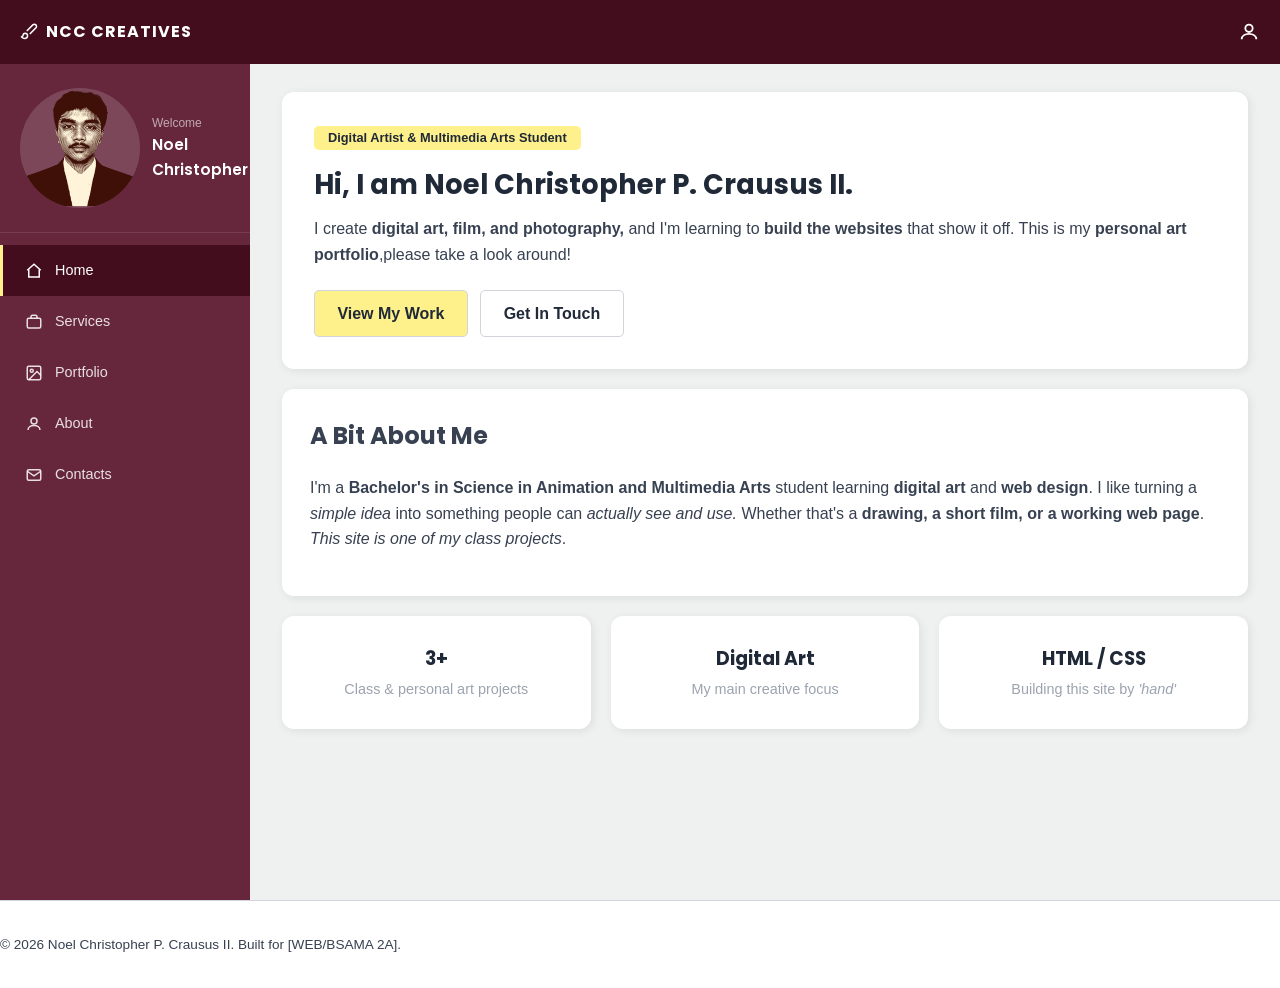
==== index.html @ 413b67ab "Add files via upload" ====
<!DOCTYPE html>
<html lang="en">

<head>
  <meta charset="UTF-8">
  <meta name="viewport" content="width=device-width, initial-scale=1.0">
  <title>Home | NCC Creatives</title>

  <link href="https://fonts.googleapis.com/css2?family=Poppins:wght@400;500;600;700&display=swap" rel="stylesheet">
  <link rel="stylesheet" href="styles.css">
</head>

<body>

  <!-- ===== TOP BAR ===== -->
  <header class="topbar">
    <button class="menu-toggle" id="menuToggle" aria-label="Toggle menu">
      <svg width="22" height="22" viewBox="0 0 24 24" fill="none" stroke="currentColor" stroke-width="2">
        <line x1="3" y1="6" x2="21" y2="6"/><line x1="3" y1="12" x2="21" y2="12"/><line x1="3" y1="18" x2="21" y2="18"/>
      </svg>
    </button>
    <span class="topbar-brand">
      <svg width="18" height="18" viewBox="0 0 24 24" fill="none" stroke="currentColor" stroke-width="2" style="vertical-align: -3px; margin-right: 4px;">
        <path d="M9.06 11.9l8.07-8.06a2.85 2.85 0 1 1 4.03 4.03l-8.06 8.08"/>
        <path d="M7.07 14.94c-1.66 0-3 1.35-3 3.02 0 1.33-2.5 1.52-2 2.02 1.08 1.1 2.49 2.02 4 2.02 2.2 0 4-1.8 4-4.04a3.01 3.01 0 0 0-3-3.02z"/>
      </svg>
      NCC CREATIVES
    </span>
    <div class="topbar-user">
      <svg width="22" height="22" viewBox="0 0 24 24" fill="none" stroke="currentColor" stroke-width="2">
        <circle cx="12" cy="8" r="4"/><path d="M4 20c0-4 4-6 8-6s8 2 8 6"/>
      </svg>
    </div>
  </header>

  <div class="dashboard-body">

    <!-- ===== SIDEBAR ===== -->
    <aside class="sidebar" id="sidebar">

      <div class="profile-block">
        <img src="images/profile-photo.png" alt="Noel Christopher posed for a friendly personal profile portrait against a simple background" class="profile-avatar">
        <div>
          <p class="welcome-label">Welcome</p>
          <p class="profile-name">Noel Christopher</p>
        </div>
      </div>

      <nav class="sidebar-nav">
        <a href="index.html" class="sidebar-link active">
          <svg class="icon" width="18" height="18" viewBox="0 0 24 24" fill="none" stroke="currentColor" stroke-width="2"><path d="M3 11l9-8 9 8"/><path d="M5 10v10h14V10"/></svg>
          Home
        </a>
        <a href="services.html" class="sidebar-link">
          <svg class="icon" width="18" height="18" viewBox="0 0 24 24" fill="none" stroke="currentColor" stroke-width="2"><rect x="3" y="7" width="18" height="13" rx="2"/><path d="M8 7V5a2 2 0 0 1 2-2h4a2 2 0 0 1 2 2v2"/></svg>
          Services
        </a>
        <a href="portfolio.html" class="sidebar-link">
          <svg class="icon" width="18" height="18" viewBox="0 0 24 24" fill="none" stroke="currentColor" stroke-width="2"><rect x="3" y="3" width="18" height="18" rx="2"/><circle cx="9" cy="9" r="2"/><path d="M21 15l-5-5L5 21"/></svg>
          Portfolio
        </a>
        <a href="about.html" class="sidebar-link">
          <svg class="icon" width="18" height="18" viewBox="0 0 24 24" fill="none" stroke="currentColor" stroke-width="2"><circle cx="12" cy="8" r="4"/><path d="M4 20c0-4 4-6 8-6s8 2 8 6"/></svg>
          About
        </a>
        <a href="contacts.html" class="sidebar-link">
          <svg class="icon" width="18" height="18" viewBox="0 0 24 24" fill="none" stroke="currentColor" stroke-width="2"><rect x="3" y="5" width="18" height="14" rx="2"/><path d="M3 7l9 6 9-6"/></svg>
          Contacts
        </a>
      </nav>
    </aside>

    <!-- ===== MAIN CONTENT ===== -->
    <main class="dashboard-content">

      <!-- ===== JUMBOTRON ===== -->
      <div class="jumbotron">
        <span class="eyebrow">Digital Artist &amp; Multimedia Arts Student</span>
        <h1>Hi, I am Noel Christopher P. Crausus II.</h1>
        <p class="lead">
          I create <strong>digital art, film, and photography,</strong> and I'm learning to
          <strong>build the websites</strong> that show it off. This is my
          <strong>personal art portfolio</strong>,please take a look around!
        </p>
        <a href="portfolio.html" class="btn btn-accent">View My Work</a>
        <a href="contacts.html" class="btn btn-outline-light-custom">Get In Touch</a>
      </div>

      <div class="info-card">
        <h2><span class="eyebrow">A Bit About Me</span></h2>
        <p>
          I'm a <strong>Bachelor's in Science in Animation and Multimedia Arts</strong> student
          learning <strong>digital art</strong> and <strong>web design</strong>. I like turning a
          <i>simple idea</i> into something people can <i>actually see and use.</i> Whether
          that's a <strong>drawing, a short film, or a working web page</strong>. <i>This site is
          one of my class projects</i>.
        </p>
      </div>

      <div class="info-row">
        <div class="info-card small">
          <h3>3+</h3>
          <p>Class &amp; personal art projects</p>
        </div>
        <div class="info-card small">
          <h3>Digital Art</h3>
          <p>My main creative focus</p>
        </div>
        <div class="info-card small">
          <h3>HTML / CSS</h3>
          <p>Building this site by <i>'hand'</i></p>
        </div>
      </div>

    </main>

  </div>

  <!-- ===== FOOTER ===== -->
  <footer class="site-footer text-center">
    <p class="mb-0">&copy; 2026 Noel Christopher P. Crausus II. Built for [WEB/BSAMA 2A].</p>
  </footer>

  <script>
    // 
    document.getElementById('menuToggle').addEventListener('click', function () {
      document.getElementById('sidebar').classList.toggle('open');
    });
  </script>

</body>
</html>
---- styles.css ----
:root {
  --topbar: #430d1e;       
  --sidebar-bg: #66273d;  
  --sidebar-active: #430d1e; 
  --content-bg: #eef1f0;  
  --card-bg: #ffffff;
  --ink: #1f2937;
  --text: #374151;
  --muted: #9ca3af;
  --accent: #fef08a;      
  --line: #d1d5db;
  --radius: 12px;
  --shadow: 2px 2px 10px rgba(0, 0, 0, 0.08);
}

* { box-sizing: border-box; }

body {
  margin: 0;
  background: var(--content-bg);
  color: var(--text);
  font-family: Arial, sans-serif;
  line-height: 1.6;
}

h1, h2, h3, .topbar-brand, .profile-name { font-family: 'Poppins', sans-serif; }

a { text-decoration: none; }

/* ---------- Top bar ---------- */

.topbar {
  height: 64px;
  background: var(--topbar);
  color: #ffffff;
  display: flex;
  align-items: center;
  justify-content: space-between;
  padding: 0 20px;
}

.menu-toggle {
  background: none;
  border: none;
  color: #ffffff;
  cursor: pointer;
  display: none; 
}

.topbar-brand {
  font-weight: 700;
  letter-spacing: 1px;
  font-size: 1rem;
}

.topbar-user { display: flex; align-items: center; }

/* ---------- Dashboard body: sidebar + content ---------- */

.dashboard-body {
  display: flex;
  align-items: stretch;
  min-height: calc(100vh - 64px);
}

/* ---------- Sidebar ---------- */
.sidebar {
  width: 250px;
  flex-shrink: 0;
  background: var(--sidebar-bg);
  color: #ffffff;
  padding: 24px 0;
}

.profile-block {
  display: flex;
  align-items: center;
  gap: 12px;
  padding: 0 20px 24px;
  border-bottom: 1px solid rgba(255, 255, 255, 0.1);
  margin-bottom: 12px;
}

.profile-avatar {
  width: 120px;
  height: 120px;
  border-radius: 50%;
  object-fit: cover;
  background: rgba(255, 255, 255, 0.15); 
}

.welcome-label {
  margin: 0;
  font-size: 0.75rem;
  color: rgba(255, 255, 255, 0.6);
}

.profile-name {
  margin: 0;
  font-weight: 600;
  font-size: 0.95rem;
}

.sidebar-nav {
  display: flex;
  flex-direction: column;
}

.sidebar-link {
  display: flex;
  align-items: center;
  gap: 12px;
  padding: 14px 22px;
  color: rgba(255, 255, 255, 0.85);
  font-weight: 500;
  font-size: 0.9rem;
  border-left: 3px solid transparent;
  transition: background 0.15s ease;
}

.sidebar-link .icon { flex-shrink: 0; }
.sidebar-link:hover {
  background: rgba(255, 255, 255, 0.06);
}

.sidebar-link.active {
  background: var(--sidebar-active);
  border-left: 3px solid var(--accent);
  color: #ffffff;
}

/* ---------- Main content ---------- */

.dashboard-content {
  flex: 1;
  padding: 28px 32px;
  display: flex;
  flex-direction: column;
  gap: 20px;
}

/* ---------- Jumbotron ---------- */

.jumbotron {
  background: var(--card-bg);
  border-radius: var(--radius);
  box-shadow: var(--shadow);
  padding: 2rem;
}

.jumbotron h1 {
  color: var(--ink);
  font-size: 1.7rem;
  margin: 0 0 0.6rem;
}

.jumbotron .lead {
  margin: 0 0 1rem;
}

.jumbotron .eyebrow {
  display: inline-block;
  background-color: var(--accent);
  border-radius: 5px;
  padding: 2px 14px;
  font-size: 0.8rem;
  font-weight: 700;
  color: var(--ink);
  margin-bottom: 0.8rem;
}

/* ---------- Info cards ---------- */

.info-card {
  background: var(--card-bg);
  border-radius: var(--radius);
  box-shadow: var(--shadow);
  padding: 1.75rem;
}

.info-card h2 { margin-top: 0; }
.info-card.small { text-align: center; flex: 1; }
.info-card.small h3 { margin: 0 0 4px; color: var(--ink); }
.info-card.small p { margin: 0; color: var(--muted); font-size: 0.9rem; }

.info-row {
  display: flex;
  gap: 20px;
  flex-wrap: wrap;
}

.info-row .info-card {
  flex: 1;
}

/* ---------- Buttons ---------- */

.btn-accent, .btn-outline-light-custom {
  display: inline-block;
  padding: 0.6rem 1.4rem;
  border-radius: 5px;
  font-weight: 600;
  margin-right: 0.5rem;
  margin-top: 0.4rem;
}

.btn-accent {
  background: var(--accent);
  color: var(--ink);
  border: 1px solid var(--line);
}

.btn-accent:hover { background: #fde047; }
.btn-outline-light-custom {
  border: 1px solid var(--line);
  color: var(--ink);
  background: #ffffff;
}

/* ---------- Portfolio Fix ----------- */

.portfolio-grid {
  display: grid;
  grid-template-columns: repeat(auto-fill, minmax(260px, 300px));
  gap: 32px;   
  max-width: 900px;
}

.portfolio-item {
  padding: 12px;
}

.portfolio-item img {
  width: 100%;
  height: 400px;
  object-fit: cover;
  border-radius: 6px;
}

/* ---------- Footer ---------- */

.site-footer {
  background: var(--card-bg);
  border-top: 1px solid var(--line);
  color: var(--text);
  padding: 1.2rem 0;
  font-size: 0.85rem;
}

/* ---------- Responsive: hamburger ---------- */

@media (max-width: 768px) {
  .menu-toggle { display: block; }
  .dashboard-body { position: relative; }
  .sidebar {
    position: absolute;
    top: 0;
    left: 0;
    height: 100%;
    transform: translateX(-100%);
    transition: transform 0.2s ease;
    z-index: 10;
  }
  .sidebar.open { transform: translateX(0); }
  .info-row { flex-direction: column; }
}
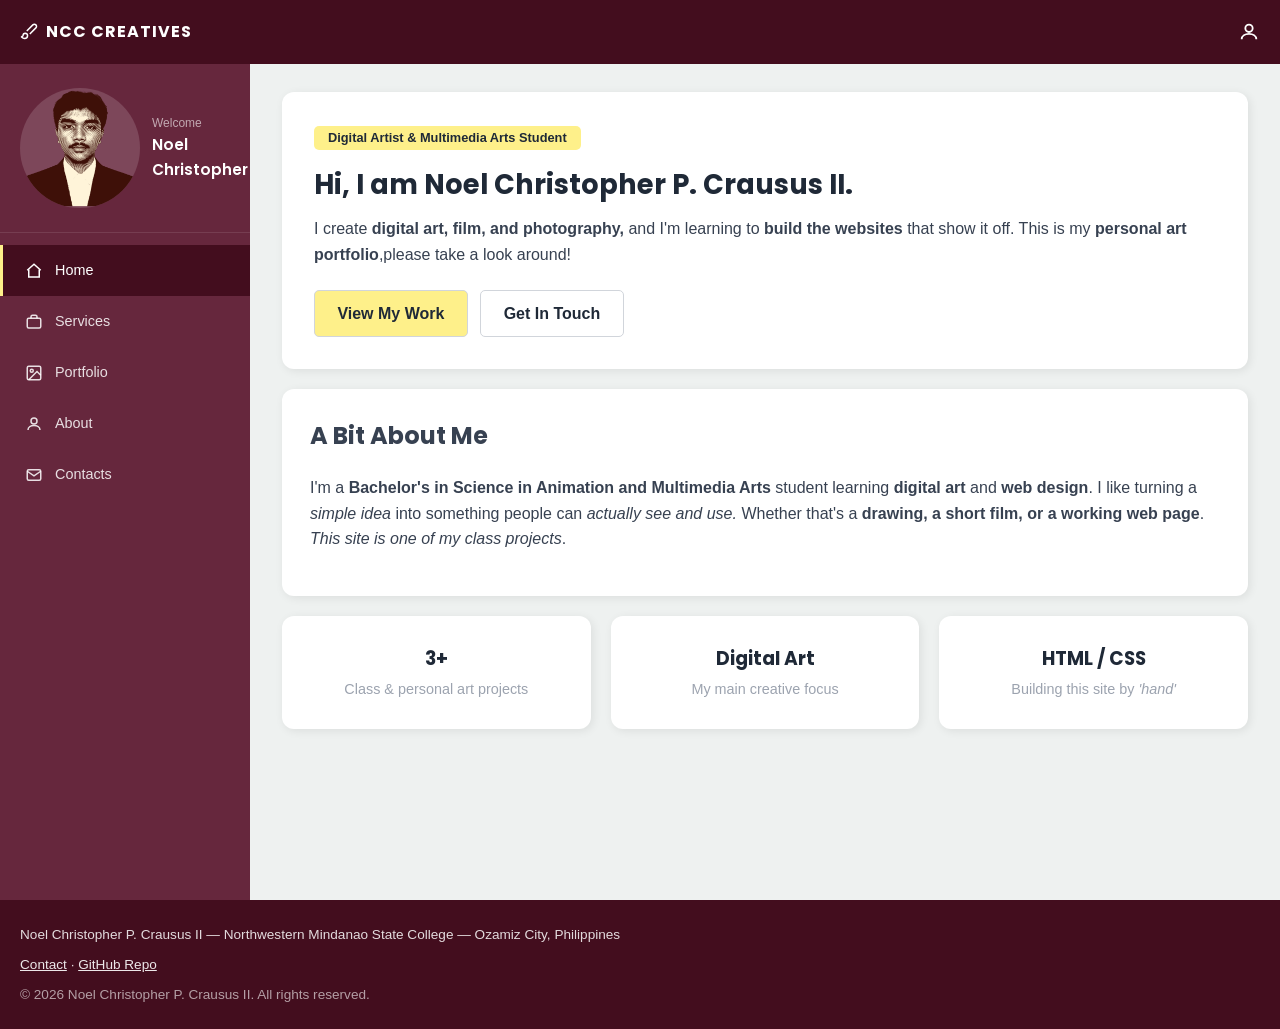
==== commit 3bc86576: "Update index.html" ====
--- a/index.html
+++ b/index.html
@@ -7,6 +7,9 @@
   <title>Home | NCC Creatives</title>
 
   <link href="https://fonts.googleapis.com/css2?family=Poppins:wght@400;500;600;700&display=swap" rel="stylesheet">
+  <link rel="icon" type="image/png" sizes="32x32" href="images/favicon-32.png">
+  <link rel="icon" type="image/png" sizes="16x16" href="images/favicon-16.png">
+  <link rel="apple-touch-icon" sizes="180x180" href="images/favicon-180.png">
   <link rel="stylesheet" href="styles.css">
 </head>
 
@@ -118,7 +121,9 @@
 
   <!-- ===== FOOTER ===== -->
   <footer class="site-footer text-center">
-    <p class="mb-0">&copy; 2026 Noel Christopher P. Crausus II. Built for [WEB/BSAMA 2A].</p>
+    <p class="footer-line">Noel Christopher P. Crausus II &mdash; Northwestern Mindanao State College &mdash; Ozamiz City, Philippines</p>
+    <p class="footer-line"><a href="contacts.html">Contact</a> &middot; <a href="https://github.com/noelccii/ncc-creatives-portfolio" target="_blank" rel="noopener">GitHub Repo</a></p>
+    <p class="mb-0">&copy; 2026 Noel Christopher P. Crausus II. All rights reserved.</p>
   </footer>
 
   <script>
@@ -129,4 +134,4 @@
   </script>
 
 </body>
-</html>+</html>
--- a/styles.css
+++ b/styles.css
@@ -228,6 +228,11 @@
 
 .portfolio-item {
   padding: 12px;
+  transition: transform 0.2s ease;
+}
+
+.portfolio-item:hover {
+  transform: translateY(-4px);
 }
 
 .portfolio-item img {
@@ -240,11 +245,28 @@
 /* ---------- Footer ---------- */
 
 .site-footer {
-  background: var(--card-bg);
-  border-top: 1px solid var(--line);
-  color: var(--text);
-  padding: 1.2rem 0;
+  background: var(--topbar);
+  color: rgba(255, 255, 255, 0.85);
+  padding: 1.5rem 20px;
   font-size: 0.85rem;
+}
+
+.footer-line {
+  margin: 0 0 8px;
+}
+
+.footer-line a {
+  color: rgba(255, 255, 255, 0.9);
+  text-decoration: underline;
+}
+
+.footer-line a:hover {
+  color: var(--accent);
+}
+
+.mb-0 {
+  margin: 0;
+  color: rgba(255, 255, 255, 0.6);
 }
 
 /* ---------- Responsive: hamburger ---------- */
@@ -263,4 +285,4 @@
   }
   .sidebar.open { transform: translateX(0); }
   .info-row { flex-direction: column; }
-}+}
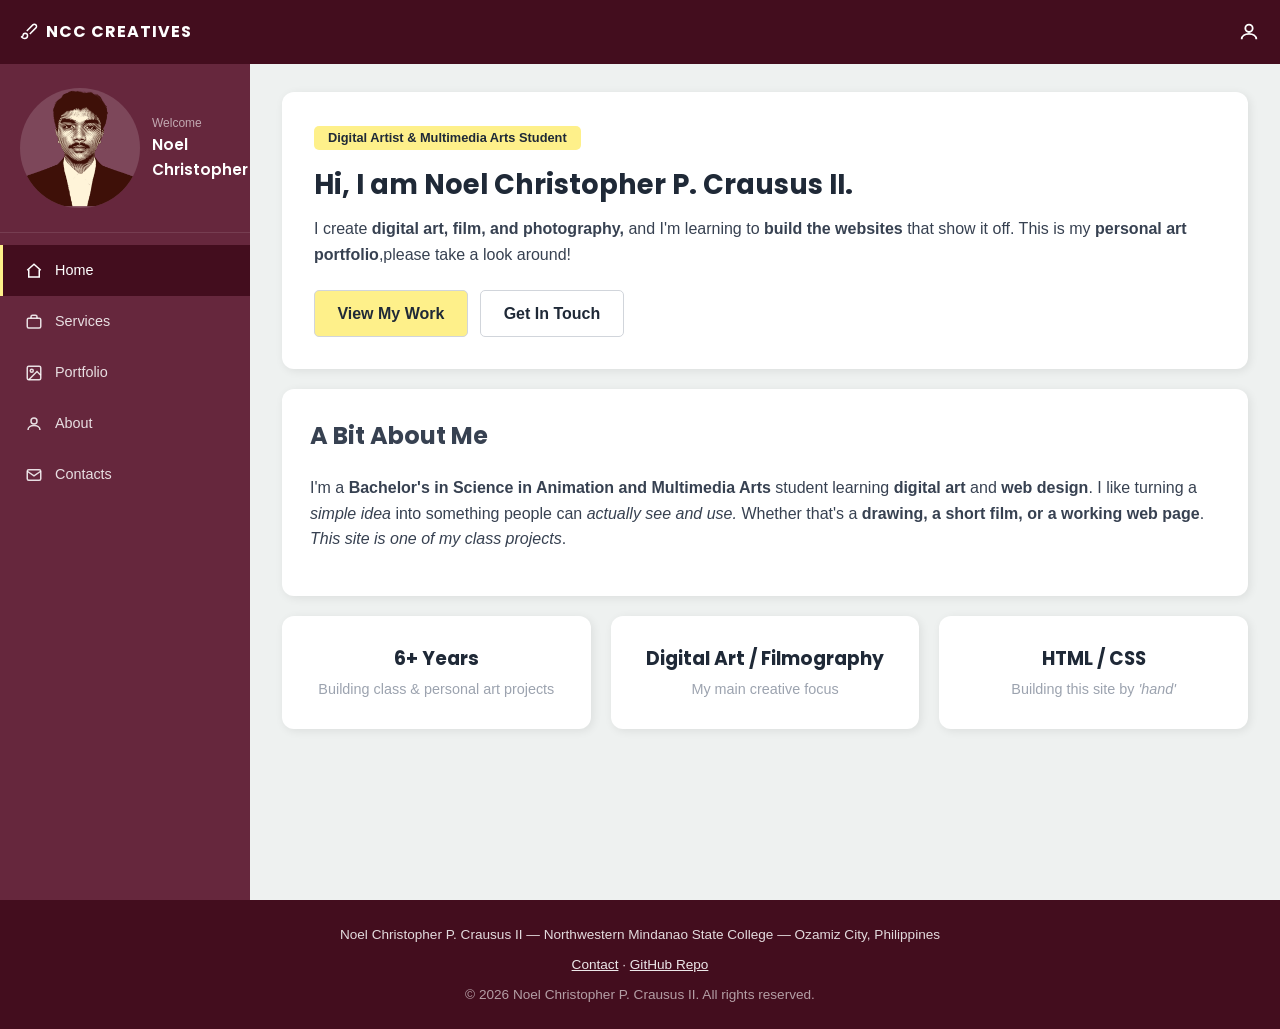
==== commit f0a7ef0a: "Update index.html" ====
--- a/index.html
+++ b/index.html
@@ -102,11 +102,11 @@
 
       <div class="info-row">
         <div class="info-card small">
-          <h3>3+</h3>
-          <p>Class &amp; personal art projects</p>
+          <h3>6+ Years</h3>
+          <p>Building class &amp; personal art projects</p>
         </div>
         <div class="info-card small">
-          <h3>Digital Art</h3>
+          <h3>Digital Art /   Filmography</h3>
           <p>My main creative focus</p>
         </div>
         <div class="info-card small">
--- a/styles.css
+++ b/styles.css
@@ -249,6 +249,7 @@
   color: rgba(255, 255, 255, 0.85);
   padding: 1.5rem 20px;
   font-size: 0.85rem;
+  text-align: center;
 }
 
 .footer-line {
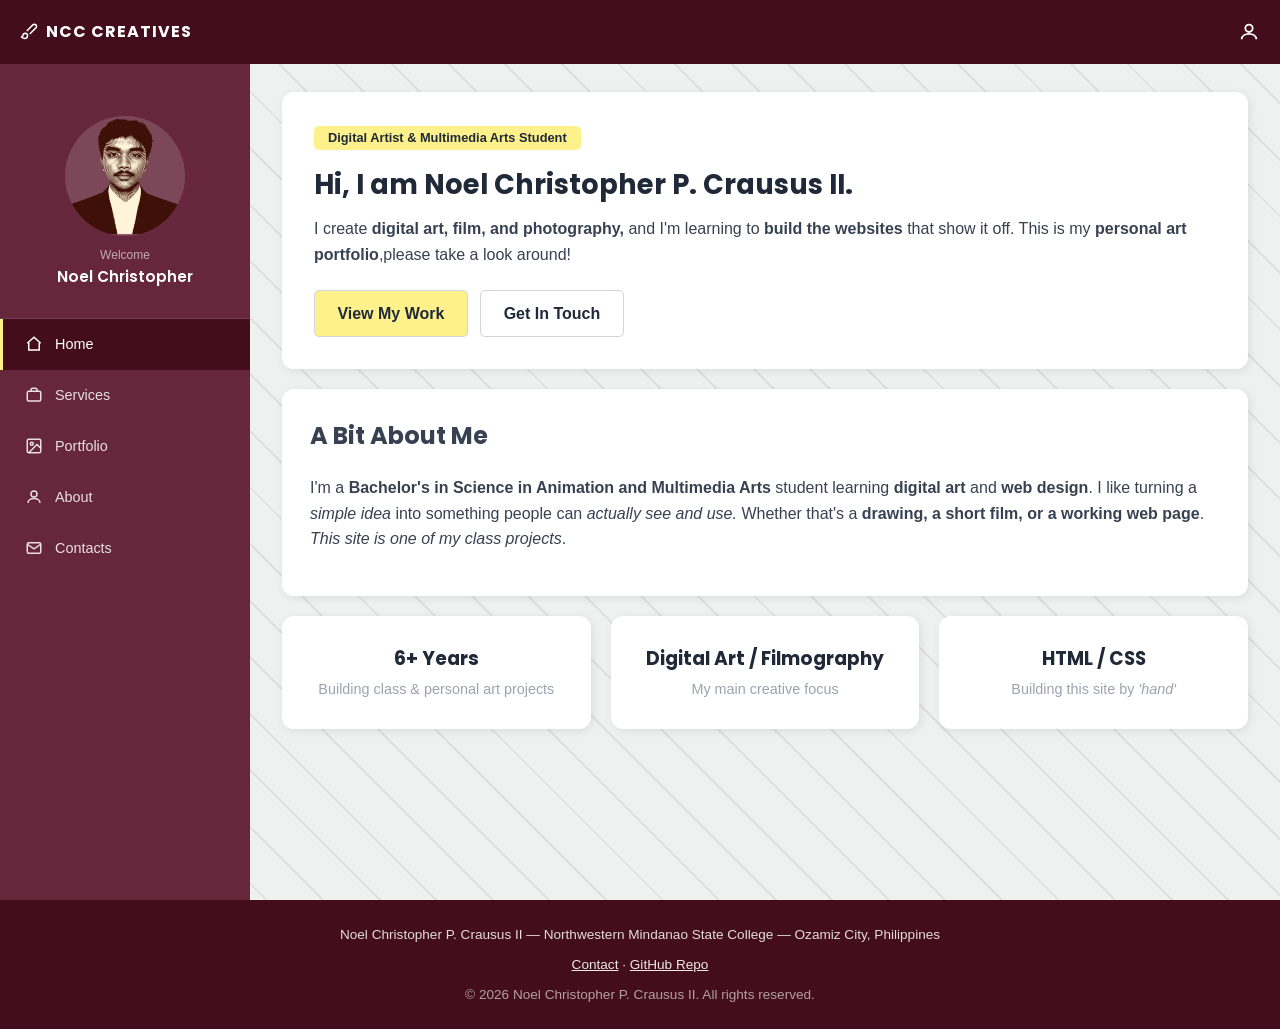
==== commit 6805269c: "Update index.html" ====
--- a/index.html
+++ b/index.html
@@ -14,111 +14,111 @@
 </head>
 
 <body>
-
-  <!-- ===== TOP BAR ===== -->
-  <header class="topbar">
-    <button class="menu-toggle" id="menuToggle" aria-label="Toggle menu">
-      <svg width="22" height="22" viewBox="0 0 24 24" fill="none" stroke="currentColor" stroke-width="2">
-        <line x1="3" y1="6" x2="21" y2="6"/><line x1="3" y1="12" x2="21" y2="12"/><line x1="3" y1="18" x2="21" y2="18"/>
-      </svg>
-    </button>
-    <span class="topbar-brand">
-      <svg width="18" height="18" viewBox="0 0 24 24" fill="none" stroke="currentColor" stroke-width="2" style="vertical-align: -3px; margin-right: 4px;">
-        <path d="M9.06 11.9l8.07-8.06a2.85 2.85 0 1 1 4.03 4.03l-8.06 8.08"/>
-        <path d="M7.07 14.94c-1.66 0-3 1.35-3 3.02 0 1.33-2.5 1.52-2 2.02 1.08 1.1 2.49 2.02 4 2.02 2.2 0 4-1.8 4-4.04a3.01 3.01 0 0 0-3-3.02z"/>
-      </svg>
-      NCC CREATIVES
-    </span>
-    <div class="topbar-user">
-      <svg width="22" height="22" viewBox="0 0 24 24" fill="none" stroke="currentColor" stroke-width="2">
-        <circle cx="12" cy="8" r="4"/><path d="M4 20c0-4 4-6 8-6s8 2 8 6"/>
-      </svg>
+  <div class="app-shell">
+    <!-- ===== TOP BAR ===== -->
+    <header class="topbar">
+      <button class="menu-toggle" id="menuToggle" aria-label="Toggle menu">
+        <svg width="22" height="22" viewBox="0 0 24 24" fill="none" stroke="currentColor" stroke-width="2">
+          <line x1="3" y1="6" x2="21" y2="6"/><line x1="3" y1="12" x2="21" y2="12"/><line x1="3" y1="18" x2="21" y2="18"/>
+        </svg>
+      </button>
+      <span class="topbar-brand">
+        <svg width="18" height="18" viewBox="0 0 24 24" fill="none" stroke="currentColor" stroke-width="2" style="vertical-align: -3px; margin-right: 4px;">
+          <path d="M9.06 11.9l8.07-8.06a2.85 2.85 0 1 1 4.03 4.03l-8.06 8.08"/>
+          <path d="M7.07 14.94c-1.66 0-3 1.35-3 3.02 0 1.33-2.5 1.52-2 2.02 1.08 1.1 2.49 2.02 4 2.02 2.2 0 4-1.8 4-4.04a3.01 3.01 0 0 0-3-3.02z"/>
+        </svg>
+        NCC CREATIVES
+      </span>
+      <div class="topbar-user">
+        <svg width="22" height="22" viewBox="0 0 24 24" fill="none" stroke="currentColor" stroke-width="2">
+          <circle cx="12" cy="8" r="4"/><path d="M4 20c0-4 4-6 8-6s8 2 8 6"/>
+        </svg>
+      </div>
+    </header>
+  
+    <div class="dashboard-body">
+  
+      <!-- ===== SIDEBAR ===== -->
+      <aside class="sidebar" id="sidebar">
+  
+        <div class="profile-block">
+          <img src="images/profile-photo.png" alt="Noel Christopher posed for a friendly personal profile portrait against a simple background" class="profile-avatar">
+          <div>
+            <p class="welcome-label">Welcome</p>
+            <p class="profile-name">Noel Christopher</p>
+          </div>
+        </div>
+  
+        <nav class="sidebar-nav">
+          <a href="index.html" class="sidebar-link active">
+            <svg class="icon" width="18" height="18" viewBox="0 0 24 24" fill="none" stroke="currentColor" stroke-width="2"><path d="M3 11l9-8 9 8"/><path d="M5 10v10h14V10"/></svg>
+            Home
+          </a>
+          <a href="services.html" class="sidebar-link">
+            <svg class="icon" width="18" height="18" viewBox="0 0 24 24" fill="none" stroke="currentColor" stroke-width="2"><rect x="3" y="7" width="18" height="13" rx="2"/><path d="M8 7V5a2 2 0 0 1 2-2h4a2 2 0 0 1 2 2v2"/></svg>
+            Services
+          </a>
+          <a href="portfolio.html" class="sidebar-link">
+            <svg class="icon" width="18" height="18" viewBox="0 0 24 24" fill="none" stroke="currentColor" stroke-width="2"><rect x="3" y="3" width="18" height="18" rx="2"/><circle cx="9" cy="9" r="2"/><path d="M21 15l-5-5L5 21"/></svg>
+            Portfolio
+          </a>
+          <a href="about.html" class="sidebar-link">
+            <svg class="icon" width="18" height="18" viewBox="0 0 24 24" fill="none" stroke="currentColor" stroke-width="2"><circle cx="12" cy="8" r="4"/><path d="M4 20c0-4 4-6 8-6s8 2 8 6"/></svg>
+            About
+          </a>
+          <a href="contacts.html" class="sidebar-link">
+            <svg class="icon" width="18" height="18" viewBox="0 0 24 24" fill="none" stroke="currentColor" stroke-width="2"><rect x="3" y="5" width="18" height="14" rx="2"/><path d="M3 7l9 6 9-6"/></svg>
+            Contacts
+          </a>
+        </nav>
+      </aside>
+  
+      <!-- ===== MAIN CONTENT ===== -->
+      <main class="dashboard-content">
+  
+        <!-- ===== JUMBOTRON ===== -->
+        <div class="jumbotron">
+          <span class="eyebrow">Digital Artist &amp; Multimedia Arts Student</span>
+          <h1>Hi, I am Noel Christopher P. Crausus II.</h1>
+          <p class="lead">
+            I create <strong>digital art, film, and photography,</strong> and I'm learning to
+            <strong>build the websites</strong> that show it off. This is my
+            <strong>personal art portfolio</strong>,please take a look around!
+          </p>
+          <a href="portfolio.html" class="btn btn-accent">View My Work</a>
+          <a href="contacts.html" class="btn btn-outline-light-custom">Get In Touch</a>
+        </div>
+  
+        <div class="info-card">
+          <h2><span class="eyebrow">A Bit About Me</span></h2>
+          <p>
+            I'm a <strong>Bachelor's in Science in Animation and Multimedia Arts</strong> student
+            learning <strong>digital art</strong> and <strong>web design</strong>. I like turning a
+            <i>simple idea</i> into something people can <i>actually see and use.</i> Whether
+            that's a <strong>drawing, a short film, or a working web page</strong>. <i>This site is
+            one of my class projects</i>.
+          </p>
+        </div>
+  
+        <div class="info-row">
+          <div class="info-card small">
+            <h3>6+ Years</h3>
+            <p>Building class &amp; personal art projects</p>
+          </div>
+          <div class="info-card small">
+            <h3>Digital Art /   Filmography</h3>
+            <p>My main creative focus</p>
+          </div>
+          <div class="info-card small">
+            <h3>HTML / CSS</h3>
+            <p>Building this site by <i>'hand'</i></p>
+          </div>
+        </div>
+  
+      </main>
+  
     </div>
-  </header>
-
-  <div class="dashboard-body">
-
-    <!-- ===== SIDEBAR ===== -->
-    <aside class="sidebar" id="sidebar">
-
-      <div class="profile-block">
-        <img src="images/profile-photo.png" alt="Noel Christopher posed for a friendly personal profile portrait against a simple background" class="profile-avatar">
-        <div>
-          <p class="welcome-label">Welcome</p>
-          <p class="profile-name">Noel Christopher</p>
-        </div>
-      </div>
-
-      <nav class="sidebar-nav">
-        <a href="index.html" class="sidebar-link active">
-          <svg class="icon" width="18" height="18" viewBox="0 0 24 24" fill="none" stroke="currentColor" stroke-width="2"><path d="M3 11l9-8 9 8"/><path d="M5 10v10h14V10"/></svg>
-          Home
-        </a>
-        <a href="services.html" class="sidebar-link">
-          <svg class="icon" width="18" height="18" viewBox="0 0 24 24" fill="none" stroke="currentColor" stroke-width="2"><rect x="3" y="7" width="18" height="13" rx="2"/><path d="M8 7V5a2 2 0 0 1 2-2h4a2 2 0 0 1 2 2v2"/></svg>
-          Services
-        </a>
-        <a href="portfolio.html" class="sidebar-link">
-          <svg class="icon" width="18" height="18" viewBox="0 0 24 24" fill="none" stroke="currentColor" stroke-width="2"><rect x="3" y="3" width="18" height="18" rx="2"/><circle cx="9" cy="9" r="2"/><path d="M21 15l-5-5L5 21"/></svg>
-          Portfolio
-        </a>
-        <a href="about.html" class="sidebar-link">
-          <svg class="icon" width="18" height="18" viewBox="0 0 24 24" fill="none" stroke="currentColor" stroke-width="2"><circle cx="12" cy="8" r="4"/><path d="M4 20c0-4 4-6 8-6s8 2 8 6"/></svg>
-          About
-        </a>
-        <a href="contacts.html" class="sidebar-link">
-          <svg class="icon" width="18" height="18" viewBox="0 0 24 24" fill="none" stroke="currentColor" stroke-width="2"><rect x="3" y="5" width="18" height="14" rx="2"/><path d="M3 7l9 6 9-6"/></svg>
-          Contacts
-        </a>
-      </nav>
-    </aside>
-
-    <!-- ===== MAIN CONTENT ===== -->
-    <main class="dashboard-content">
-
-      <!-- ===== JUMBOTRON ===== -->
-      <div class="jumbotron">
-        <span class="eyebrow">Digital Artist &amp; Multimedia Arts Student</span>
-        <h1>Hi, I am Noel Christopher P. Crausus II.</h1>
-        <p class="lead">
-          I create <strong>digital art, film, and photography,</strong> and I'm learning to
-          <strong>build the websites</strong> that show it off. This is my
-          <strong>personal art portfolio</strong>,please take a look around!
-        </p>
-        <a href="portfolio.html" class="btn btn-accent">View My Work</a>
-        <a href="contacts.html" class="btn btn-outline-light-custom">Get In Touch</a>
-      </div>
-
-      <div class="info-card">
-        <h2><span class="eyebrow">A Bit About Me</span></h2>
-        <p>
-          I'm a <strong>Bachelor's in Science in Animation and Multimedia Arts</strong> student
-          learning <strong>digital art</strong> and <strong>web design</strong>. I like turning a
-          <i>simple idea</i> into something people can <i>actually see and use.</i> Whether
-          that's a <strong>drawing, a short film, or a working web page</strong>. <i>This site is
-          one of my class projects</i>.
-        </p>
-      </div>
-
-      <div class="info-row">
-        <div class="info-card small">
-          <h3>6+ Years</h3>
-          <p>Building class &amp; personal art projects</p>
-        </div>
-        <div class="info-card small">
-          <h3>Digital Art /   Filmography</h3>
-          <p>My main creative focus</p>
-        </div>
-        <div class="info-card small">
-          <h3>HTML / CSS</h3>
-          <p>Building this site by <i>'hand'</i></p>
-        </div>
-      </div>
-
-    </main>
-
   </div>
-
   <!-- ===== FOOTER ===== -->
   <footer class="site-footer text-center">
     <p class="footer-line">Noel Christopher P. Crausus II &mdash; Northwestern Mindanao State College &mdash; Ozamiz City, Philippines</p>
--- a/styles.css
+++ b/styles.css
@@ -23,9 +23,55 @@
   line-height: 1.6;
 }
 
+/* ---------- Moving diagonal line background ---------- */
+
+body {
+  position: relative;
+}
+
+body::before {
+  content: "";
+  position: fixed;
+  top: 0;
+  left: -50%;
+  width: 200%;
+  height: 100%;
+  background: repeating-linear-gradient(
+    45deg,
+    rgba(67, 13, 30, 0.08) 0px,
+    rgba(67, 13, 30, 0.08) 2px,
+    transparent 2px,
+    transparent 40px
+  );
+  animation: sweepLines 10s linear infinite;
+  z-index: -1;
+  pointer-events: none;
+}
+
+@keyframes vintageIn {
+  0%   { opacity: 0;    transform: translateY(10px); filter: brightness(0.85); }
+  20%  { opacity: 0.3;  transform: translateY(8px); }
+  45%  { opacity: 0.55; transform: translateY(5px);  filter: brightness(0.95); }
+  70%  { opacity: 0.8;  transform: translateY(2px); }
+  100% { opacity: 1;    transform: translateY(0);    filter: brightness(1); }
+}
+
+.sidebar,
+.dashboard-content {
+  animation: vintageIn 0.6s steps(6, end) forwards;
+}
+
+@keyframes sweepLines {
+  0%   { transform: translateX(0) translateY(0); }
+  100% { transform: translateX(-200px) translateY(-200px); }
+}
+
+/*---------- tung sahur -----------*/
+
 h1, h2, h3, .topbar-brand, .profile-name { font-family: 'Poppins', sans-serif; }
 
 a { text-decoration: none; }
+
 
 /* ---------- Top bar ---------- */
 
@@ -72,13 +118,26 @@
   padding: 24px 0;
 }
 
+.sidebar-link {
+  transition: filter 0.15s ease, background-color 0.15s ease;
+}
+
+.sidebar-link:hover {
+  filter: brightness(1.15); 
+}
+
+.sidebar-link:active {
+  filter: brightness(0.8); 
+}
+
 .profile-block {
   display: flex;
+  flex-direction: column; 
   align-items: center;
-  gap: 12px;
-  padding: 0 20px 24px;
+  text-align: center;
+  gap: 10px;
+  padding: 28px 24px;
   border-bottom: 1px solid rgba(255, 255, 255, 0.1);
-  margin-bottom: 12px;
 }
 
 .profile-avatar {
@@ -176,6 +235,12 @@
   border-radius: var(--radius);
   box-shadow: var(--shadow);
   padding: 1.75rem;
+  transition: transform 0.2s ease, box-shadow 0.2s ease;
+}
+
+.info-card:hover {
+  transform: translateY(-4px);
+  box-shadow: 4px 6px 16px rgba(0, 0, 0, 0.15);
 }
 
 .info-card h2 { margin-top: 0; }
@@ -204,10 +269,22 @@
   margin-top: 0.4rem;
 }
 
+.btn-outline-light-custom {
+  border: 1px solid var(--line);
+  color: var(--ink);
+  background: #ffffff;
+  transition: background 0.2s ease;
+}
+
+.btn-outline-light-custom:hover {
+  background: #e5e7eb;
+}
+
 .btn-accent {
   background: var(--accent);
   color: var(--ink);
   border: 1px solid var(--line);
+  transition: background 0.2s ease;
 }
 
 .btn-accent:hover { background: #fde047; }
@@ -221,18 +298,32 @@
 
 .portfolio-grid {
   display: grid;
-  grid-template-columns: repeat(auto-fill, minmax(260px, 300px));
-  gap: 32px;   
-  max-width: 900px;
+  grid-template-columns: repeat(3, 1fr);
+  gap: 32px;
+  max-width: 1100px;
+}
+
+.portfolio-item-wide {
+  grid-column: 1 / -1;
+}
+
+@media (max-width: 768px) {
+  .portfolio-grid {
+    grid-template-columns: 1fr;
+  }
 }
 
 .portfolio-item {
   padding: 12px;
-  transition: transform 0.2s ease;
+  background: var(--card-bg);
+  border-radius: var(--radius);
+  box-shadow: var(--shadow);
+  transition: transform 0.2s ease, box-shadow 0.2s ease;
 }
 
 .portfolio-item:hover {
   transform: translateY(-4px);
+  box-shadow: 4px 6px 16px rgba(0, 0, 0, 0.15);
 }
 
 .portfolio-item img {
@@ -268,6 +359,71 @@
 .mb-0 {
   margin: 0;
   color: rgba(255, 255, 255, 0.6);
+}
+
+/* ---------- Contact Form ---------- */
+
+.contact-form {
+  display: flex;
+  flex-direction: column;
+  gap: 20px;
+  margin-top: 0.5rem;
+}
+
+.form-group {
+  display: flex;
+  flex-direction: column;
+  gap: 6px;
+}
+
+.contact-form label {
+  font-weight: 600;
+  font-size: 0.85rem;
+  color: var(--ink);
+}
+
+.contact-form input,
+.contact-form textarea {
+  width: 100%;
+  padding: 14px 16px;
+  border: 1px solid var(--line);
+  border-radius: 10px;
+  font-family: Arial, sans-serif;
+  font-size: 0.95rem;
+  color: var(--ink);
+  background: #fafafa;
+  transition: border-color 0.2s ease, box-shadow 0.2s ease, background 0.2s ease;
+}
+
+.contact-form input:focus,
+.contact-form textarea:focus {
+  outline: none;
+  border-color: var(--sidebar-bg);
+  box-shadow: 0 0 0 3px rgba(102, 39, 61, 0.15);
+  background: #ffffff;
+}
+
+.contact-form textarea {
+  resize: vertical;
+  min-height: 140px;
+}
+
+.contact-form .btn-accent {
+  align-self: flex-start;
+  padding: 0.85rem 2rem;
+  font-size: 0.95rem;
+  border: none;
+  cursor: pointer;
+  margin-top: 0.5rem;
+}
+
+.contact-form .arrow {
+  display: inline-block;
+  transition: transform 0.2s ease;
+}
+
+.contact-form .btn-accent:hover .arrow {
+  transform: translateX(4px);
 }
 
 /* ---------- Responsive: hamburger ---------- */
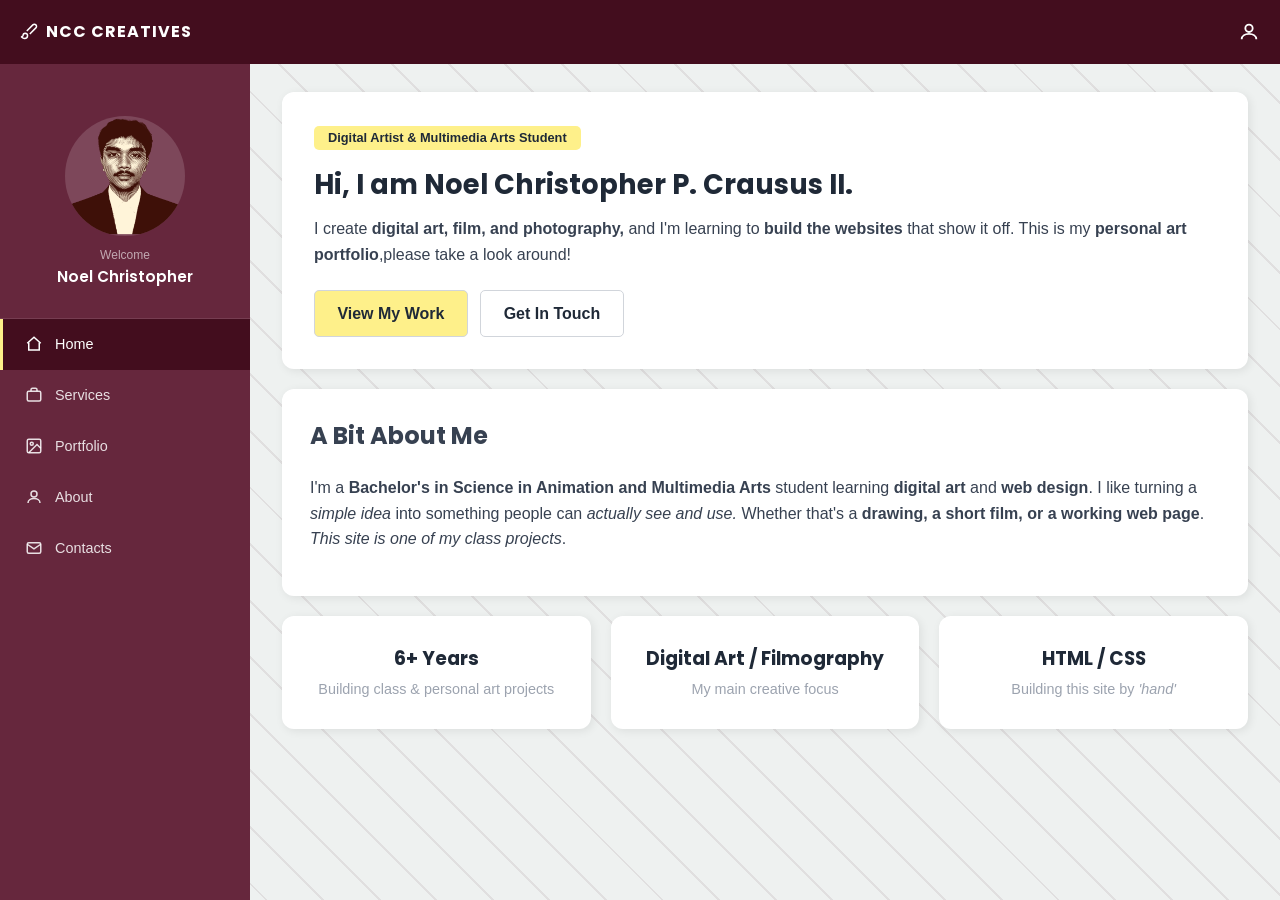
==== commit e6add6e8: "Update index.html" ====
--- a/index.html
+++ b/index.html
@@ -118,14 +118,14 @@
       </main>
   
     </div>
+  
+  <!-- ===== FOOTER ===== -->
+    <footer class="site-footer text-center">
+      <p class="footer-line">Noel Christopher P. Crausus II &mdash; Northwestern Mindanao State College &mdash; Ozamiz City, Philippines</p>
+      <p class="footer-line"><a href="contacts.html">Contact</a> &middot; <a href="https://github.com/noelccii/ncc-creatives-portfolio" target="_blank" rel="noopener">GitHub Repo</a></p>
+      <p class="mb-0">&copy; 2026 Noel Christopher P. Crausus II. All rights reserved.</p>
+    </footer>
   </div>
-  <!-- ===== FOOTER ===== -->
-  <footer class="site-footer text-center">
-    <p class="footer-line">Noel Christopher P. Crausus II &mdash; Northwestern Mindanao State College &mdash; Ozamiz City, Philippines</p>
-    <p class="footer-line"><a href="contacts.html">Contact</a> &middot; <a href="https://github.com/noelccii/ncc-creatives-portfolio" target="_blank" rel="noopener">GitHub Repo</a></p>
-    <p class="mb-0">&copy; 2026 Noel Christopher P. Crausus II. All rights reserved.</p>
-  </footer>
-
   <script>
     // 
     document.getElementById('menuToggle').addEventListener('click', function () {
--- a/styles.css
+++ b/styles.css
@@ -72,6 +72,41 @@
 
 a { text-decoration: none; }
 
+html, body {
+  height: 100%;
+  margin: 0;
+}
+
+.app-shell {
+  display: flex;
+  flex-direction: column;
+  height: 100vh;    
+  overflow: hidden;   
+}
+
+.topbar {
+  flex-shrink: 0;      
+}
+
+.dashboard-body {
+  flex: 1;              
+  display: flex;
+  overflow: hidden;    
+}
+
+.sidebar {
+  flex-shrink: 0;        
+}
+
+.dashboard-content {
+  flex: 1;
+  overflow-y: auto;     
+  padding: 28px 32px;
+}
+
+.site-footer {
+  flex-shrink: 0;       
+}
 
 /* ---------- Top bar ---------- */
 
